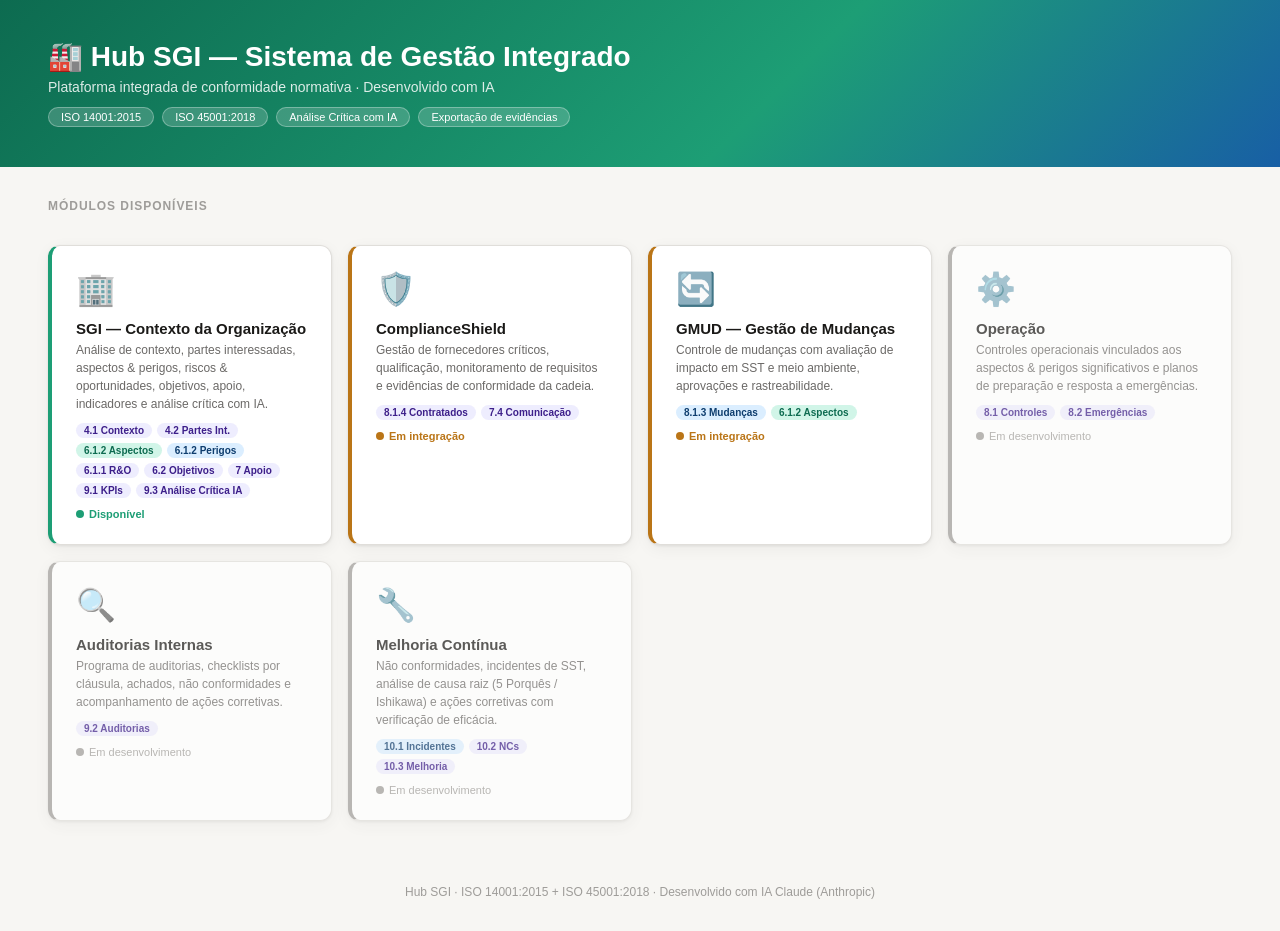
==== index.html @ 534a097f "Add files via upload" ====
<!DOCTYPE html>
<html lang="pt-BR">
<head>
<meta charset="UTF-8">
<meta name="viewport" content="width=device-width, initial-scale=1.0">
<title>Hub SGI — Sistema de Gestão Integrado</title>
<link rel="stylesheet" href="css/hub.css">
<style>
  body{font-family:'DM Sans',sans-serif;background:#f7f6f3;color:#1a1917;margin:0}
  .hub-header{background:linear-gradient(135deg,#0d6b50 0%,#1D9E75 60%,#185FA5 100%);padding:40px 48px;color:#fff}
  .hub-title{font-size:28px;font-weight:700;margin-bottom:6px}
  .hub-sub{font-size:14px;opacity:.85}
  .hub-badges{display:flex;gap:8px;margin-top:12px;flex-wrap:wrap}
  .hub-badge{font-size:11px;padding:3px 12px;border-radius:20px;background:rgba(255,255,255,.18);border:1px solid rgba(255,255,255,.3)}
  .hub-grid{display:grid;grid-template-columns:repeat(auto-fill,minmax(280px,1fr));gap:16px;padding:32px 48px;max-width:1400px;margin:0 auto}
  .module-card{background:#fff;border-radius:12px;padding:24px;box-shadow:0 1px 3px rgba(0,0,0,.08),0 4px 16px rgba(0,0,0,.05);cursor:pointer;transition:all .2s;border:1px solid #e0deda;text-decoration:none;display:block;color:inherit}
  .module-card:hover{transform:translateY(-2px);box-shadow:0 8px 30px rgba(0,0,0,.12)}
  .module-card.ready{border-left:4px solid #1D9E75}
  .module-card.wip{border-left:4px solid #BA7517}
  .module-card.planned{border-left:4px solid #9e9c99;opacity:.7}
  .mod-icon{font-size:32px;margin-bottom:12px}
  .mod-title{font-size:15px;font-weight:700;color:#1a1917;margin-bottom:4px}
  .mod-sub{font-size:12px;color:#6b6967;margin-bottom:10px;line-height:1.5}
  .mod-clauses{display:flex;gap:5px;flex-wrap:wrap}
  .mod-clause{font-size:10px;padding:2px 8px;border-radius:20px;font-weight:600}
  .mc-env{background:#d1f5e8;color:#0d6b50}
  .mc-sst{background:#dbeeff;color:#0e3d6e}
  .mc-both{background:#eeedfe;color:#3d1f8a}
  .mod-status{font-size:11px;margin-top:10px;display:flex;align-items:center;gap:5px}
  .status-dot{width:8px;height:8px;border-radius:50%}
  .sd-ready{background:#1D9E75}
  .sd-wip{background:#BA7517}
  .sd-plan{background:#9e9c99}
  .hub-section-title{font-size:12px;font-weight:700;letter-spacing:.08em;text-transform:uppercase;color:#9e9c99;padding:0 48px;margin-top:8px}
</style>
</head>
<body>

<div class="hub-header">
  <div style="max-width:1400px;margin:0 auto">
    <div class="hub-title">🏭 Hub SGI — Sistema de Gestão Integrado</div>
    <div class="hub-sub">Plataforma integrada de conformidade normativa · Desenvolvido com IA</div>
    <div class="hub-badges">
      <span class="hub-badge">ISO 14001:2015</span>
      <span class="hub-badge">ISO 45001:2018</span>
      <span class="hub-badge">Análise Crítica com IA</span>
      <span class="hub-badge">Exportação de evidências</span>
    </div>
  </div>
</div>

<div class="hub-section-title" style="margin-top:32px">Módulos disponíveis</div>
<div class="hub-grid">

  <a href="modulos/sgi-contexto.html" class="module-card ready">
    <div class="mod-icon">🏢</div>
    <div class="mod-title">SGI — Contexto da Organização</div>
    <div class="mod-sub">Análise de contexto, partes interessadas, aspectos & perigos, riscos & oportunidades, objetivos, apoio, indicadores e análise crítica com IA.</div>
    <div class="mod-clauses">
      <span class="mod-clause mc-both">4.1 Contexto</span>
      <span class="mod-clause mc-both">4.2 Partes Int.</span>
      <span class="mod-clause mc-env">6.1.2 Aspectos</span>
      <span class="mod-clause mc-sst">6.1.2 Perigos</span>
      <span class="mod-clause mc-both">6.1.1 R&O</span>
      <span class="mod-clause mc-both">6.2 Objetivos</span>
      <span class="mod-clause mc-both">7 Apoio</span>
      <span class="mod-clause mc-both">9.1 KPIs</span>
      <span class="mod-clause mc-both">9.3 Análise Crítica IA</span>
    </div>
    <div class="mod-status"><div class="status-dot sd-ready"></div><span style="color:#1D9E75;font-weight:600">Disponível</span></div>
  </a>

  <a href="modulos/compliance.html" class="module-card wip" onclick="alert('ComplianceShield em integração — em breve!');return false">
    <div class="mod-icon">🛡️</div>
    <div class="mod-title">ComplianceShield</div>
    <div class="mod-sub">Gestão de fornecedores críticos, qualificação, monitoramento de requisitos e evidências de conformidade da cadeia.</div>
    <div class="mod-clauses">
      <span class="mod-clause mc-both">8.1.4 Contratados</span>
      <span class="mod-clause mc-both">7.4 Comunicação</span>
    </div>
    <div class="mod-status"><div class="status-dot sd-wip"></div><span style="color:#BA7517;font-weight:600">Em integração</span></div>
  </a>

  <a href="modulos/gmud.html" class="module-card wip" onclick="alert('GMUD em integração — em breve!');return false">
    <div class="mod-icon">🔄</div>
    <div class="mod-title">GMUD — Gestão de Mudanças</div>
    <div class="mod-sub">Controle de mudanças com avaliação de impacto em SST e meio ambiente, aprovações e rastreabilidade.</div>
    <div class="mod-clauses">
      <span class="mod-clause mc-sst">8.1.3 Mudanças</span>
      <span class="mod-clause mc-env">6.1.2 Aspectos</span>
    </div>
    <div class="mod-status"><div class="status-dot sd-wip"></div><span style="color:#BA7517;font-weight:600">Em integração</span></div>
  </a>

  <a href="#" class="module-card planned" onclick="return false">
    <div class="mod-icon">⚙️</div>
    <div class="mod-title">Operação</div>
    <div class="mod-sub">Controles operacionais vinculados aos aspectos & perigos significativos e planos de preparação e resposta a emergências.</div>
    <div class="mod-clauses">
      <span class="mod-clause mc-both">8.1 Controles</span>
      <span class="mod-clause mc-both">8.2 Emergências</span>
    </div>
    <div class="mod-status"><div class="status-dot sd-plan"></div><span style="color:#9e9c99">Em desenvolvimento</span></div>
  </a>

  <a href="#" class="module-card planned" onclick="return false">
    <div class="mod-icon">🔍</div>
    <div class="mod-title">Auditorias Internas</div>
    <div class="mod-sub">Programa de auditorias, checklists por cláusula, achados, não conformidades e acompanhamento de ações corretivas.</div>
    <div class="mod-clauses">
      <span class="mod-clause mc-both">9.2 Auditorias</span>
    </div>
    <div class="mod-status"><div class="status-dot sd-plan"></div><span style="color:#9e9c99">Em desenvolvimento</span></div>
  </a>

  <a href="#" class="module-card planned" onclick="return false">
    <div class="mod-icon">🔧</div>
    <div class="mod-title">Melhoria Contínua</div>
    <div class="mod-sub">Não conformidades, incidentes de SST, análise de causa raiz (5 Porquês / Ishikawa) e ações corretivas com verificação de eficácia.</div>
    <div class="mod-clauses">
      <span class="mod-clause mc-sst">10.1 Incidentes</span>
      <span class="mod-clause mc-both">10.2 NCs</span>
      <span class="mod-clause mc-both">10.3 Melhoria</span>
    </div>
    <div class="mod-status"><div class="status-dot sd-plan"></div><span style="color:#9e9c99">Em desenvolvimento</span></div>
  </a>

</div>

<div style="text-align:center;padding:32px;font-size:12px;color:#9e9c99">
  Hub SGI · ISO 14001:2015 + ISO 45001:2018 · Desenvolvido com IA Claude (Anthropic)
</div>

</body>
</html>
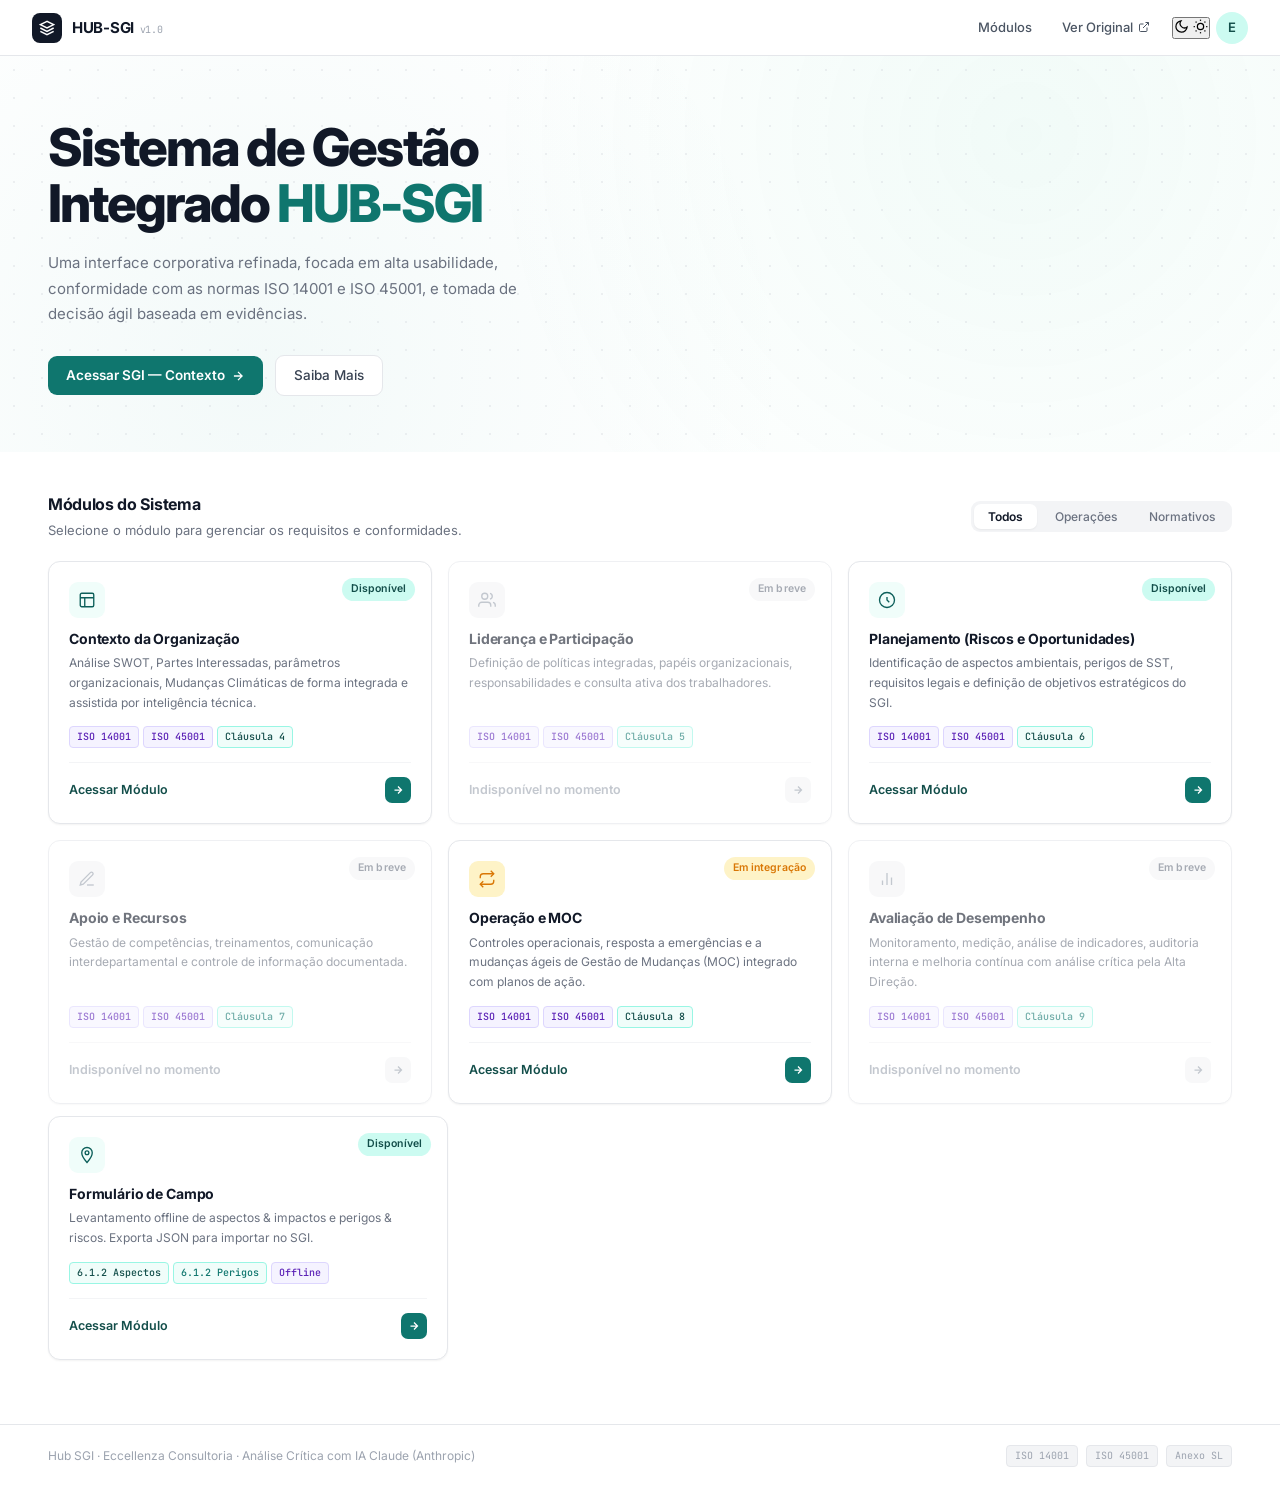
==== commit 4957040e: "Update index.html" ====
--- a/index.html
+++ b/index.html
@@ -4,132 +4,810 @@
 <meta charset="UTF-8">
 <meta name="viewport" content="width=device-width, initial-scale=1.0">
 <title>Hub SGI — Sistema de Gestão Integrado</title>
-<link rel="stylesheet" href="css/hub.css">
+<link rel="preconnect" href="https://fonts.googleapis.com">
+<link rel="preconnect" href="https://fonts.gstatic.com" crossorigin>
+<link href="https://fonts.googleapis.com/css2?family=Inter:wght@300;400;500;600;700;800&family=JetBrains+Mono:wght@400;500&display=swap" rel="stylesheet">
 <style>
-  body{font-family:'DM Sans',sans-serif;background:#f7f6f3;color:#1a1917;margin:0}
-  .hub-header{background:linear-gradient(135deg,#0d6b50 0%,#1D9E75 60%,#185FA5 100%);padding:40px 48px;color:#fff}
-  .hub-title{font-size:28px;font-weight:700;margin-bottom:6px}
-  .hub-sub{font-size:14px;opacity:.85}
-  .hub-badges{display:flex;gap:8px;margin-top:12px;flex-wrap:wrap}
-  .hub-badge{font-size:11px;padding:3px 12px;border-radius:20px;background:rgba(255,255,255,.18);border:1px solid rgba(255,255,255,.3)}
-  .hub-grid{display:grid;grid-template-columns:repeat(auto-fill,minmax(280px,1fr));gap:16px;padding:32px 48px;max-width:1400px;margin:0 auto}
-  .module-card{background:#fff;border-radius:12px;padding:24px;box-shadow:0 1px 3px rgba(0,0,0,.08),0 4px 16px rgba(0,0,0,.05);cursor:pointer;transition:all .2s;border:1px solid #e0deda;text-decoration:none;display:block;color:inherit}
-  .module-card:hover{transform:translateY(-2px);box-shadow:0 8px 30px rgba(0,0,0,.12)}
-  .module-card.ready{border-left:4px solid #1D9E75}
-  .module-card.wip{border-left:4px solid #BA7517}
-  .module-card.planned{border-left:4px solid #9e9c99;opacity:.7}
-  .mod-icon{font-size:32px;margin-bottom:12px}
-  .mod-title{font-size:15px;font-weight:700;color:#1a1917;margin-bottom:4px}
-  .mod-sub{font-size:12px;color:#6b6967;margin-bottom:10px;line-height:1.5}
-  .mod-clauses{display:flex;gap:5px;flex-wrap:wrap}
-  .mod-clause{font-size:10px;padding:2px 8px;border-radius:20px;font-weight:600}
-  .mc-env{background:#d1f5e8;color:#0d6b50}
-  .mc-sst{background:#dbeeff;color:#0e3d6e}
-  .mc-both{background:#eeedfe;color:#3d1f8a}
-  .mod-status{font-size:11px;margin-top:10px;display:flex;align-items:center;gap:5px}
-  .status-dot{width:8px;height:8px;border-radius:50%}
-  .sd-ready{background:#1D9E75}
-  .sd-wip{background:#BA7517}
-  .sd-plan{background:#9e9c99}
-  .hub-section-title{font-size:12px;font-weight:700;letter-spacing:.08em;text-transform:uppercase;color:#9e9c99;padding:0 48px;margin-top:8px}
+:root {
+  --green:     #0F766E;
+  --green-d:   #0D5F5A;
+  --green-l:   #CCFBF1;
+  --green-xl:  #F0FDFA;
+  --green-text:#134E4A;
+  --teal:      #0D9488;
+  --teal-d:    #0F766E;
+  --gray-900:  #111827;
+  --gray-800:  #1F2937;
+  --gray-700:  #374151;
+  --gray-600:  #4B5563;
+  --gray-500:  #6B7280;
+  --gray-400:  #9CA3AF;
+  --gray-300:  #D1D5DB;
+  --gray-200:  #E5E7EB;
+  --gray-100:  #F3F4F6;
+  --gray-050:  #F9FAFB;
+  --white:     #FFFFFF;
+  --amber-600: #D97706;
+  --amber-100: #FEF3C7;
+  --slate-400: #94A3B8;
+  --font: 'Inter', -apple-system, BlinkMacSystemFont, sans-serif;
+  --font-mono: 'JetBrains Mono', monospace;
+  --r: 12px;
+  --shadow-sm: 0 1px 2px rgba(0,0,0,.05);
+  --shadow: 0 1px 3px rgba(0,0,0,.08), 0 4px 16px rgba(0,0,0,.05);
+  --shadow-md: 0 4px 12px rgba(0,0,0,.08), 0 8px 32px rgba(0,0,0,.06);
+}
+*, *::before, *::after { box-sizing: border-box; margin: 0; padding: 0; }
+html { scroll-behavior: smooth; }
+body {
+  font-family: var(--font);
+  background: var(--white);
+  color: var(--gray-800);
+  font-size: 14px;
+  line-height: 1.6;
+  -webkit-font-smoothing: antialiased;
+}
+
+/* ── TOPBAR ────────────────────────────────────────────────────── */
+.topbar {
+  height: 56px;
+  background: var(--white);
+  border-bottom: 1px solid var(--gray-200);
+  display: flex;
+  align-items: center;
+  justify-content: space-between;
+  padding: 0 32px;
+  position: sticky;
+  top: 0;
+  z-index: 100;
+}
+
+.topbar-brand {
+  display: flex;
+  align-items: center;
+  gap: 10px;
+  text-decoration: none;
+}
+
+.brand-mark {
+  width: 30px; height: 30px;
+  background: var(--gray-900);
+  border-radius: 8px;
+  display: flex; align-items: center; justify-content: center;
+}
+
+.brand-name {
+  font-size: 15px;
+  font-weight: 700;
+  color: var(--gray-900);
+  letter-spacing: -.02em;
+}
+
+.brand-version {
+  font-family: var(--font-mono);
+  font-size: 10px;
+  color: var(--gray-400);
+  margin-left: 2px;
+  font-weight: 400;
+}
+
+.topbar-nav {
+  display: flex;
+  align-items: center;
+  gap: 6px;
+}
+
+.topbar-link {
+  font-size: 13px;
+  font-weight: 500;
+  color: var(--gray-600);
+  text-decoration: none;
+  padding: 5px 12px;
+  border-radius: 8px;
+  transition: all 140ms;
+  display: flex; align-items: center; gap: 5px;
+}
+.topbar-link:hover { background: var(--gray-100); color: var(--gray-900); }
+
+.topbar-avatar {
+  width: 32px; height: 32px;
+  background: var(--green-l);
+  border-radius: 50%;
+  display: flex; align-items: center; justify-content: center;
+  font-size: 13px; font-weight: 600;
+  color: var(--green-text);
+  cursor: pointer;
+}
+
+/* ── HERO ──────────────────────────────────────────────────────── */
+.hero {
+  position: relative;
+  background: var(--white);
+  overflow: hidden;
+  padding: 64px 48px 56px;
+}
+
+/* Textura de fundo sutil */
+.hero::before {
+  content: '';
+  position: absolute;
+  inset: 0;
+  background-image:
+    radial-gradient(circle at 80% 20%, rgba(16,185,129,.06) 0%, transparent 50%),
+    radial-gradient(circle at 20% 80%, rgba(13,148,136,.05) 0%, transparent 50%);
+  pointer-events: none;
+}
+
+/* Grade de pontos sutil */
+.hero::after {
+  content: '';
+  position: absolute;
+  inset: 0;
+  background-image: radial-gradient(var(--gray-300) 1px, transparent 1px);
+  background-size: 28px 28px;
+  opacity: .35;
+  pointer-events: none;
+}
+
+.hero-inner {
+  position: relative;
+  z-index: 1;
+  max-width: 680px;
+}
+
+.hero-title {
+  font-size: clamp(36px, 5vw, 52px);
+  font-weight: 800;
+  line-height: 1.08;
+  letter-spacing: -.04em;
+  color: var(--gray-900);
+  margin-bottom: 18px;
+}
+
+.hero-title-accent {
+  color: var(--green);
+  display: inline;
+}
+
+.hero-sub {
+  font-size: 15px;
+  color: var(--gray-500);
+  line-height: 1.7;
+  max-width: 520px;
+  margin-bottom: 28px;
+}
+
+.hero-actions {
+  display: flex;
+  align-items: center;
+  gap: 12px;
+  flex-wrap: wrap;
+}
+
+.btn-primary {
+  display: inline-flex;
+  align-items: center;
+  gap: 6px;
+  background: var(--green);
+  color: #fff;
+  font-size: 13.5px;
+  font-weight: 600;
+  padding: 9px 18px;
+  border-radius: 9px;
+  text-decoration: none;
+  border: none;
+  cursor: pointer;
+  transition: background 140ms;
+  font-family: var(--font);
+}
+.btn-primary:hover { background: var(--green-d); }
+
+.btn-secondary {
+  display: inline-flex;
+  align-items: center;
+  gap: 6px;
+  background: var(--white);
+  color: var(--gray-700);
+  font-size: 13.5px;
+  font-weight: 500;
+  padding: 9px 18px;
+  border-radius: 9px;
+  text-decoration: none;
+  border: 1px solid var(--gray-200);
+  cursor: pointer;
+  transition: all 140ms;
+  font-family: var(--font);
+}
+.btn-secondary:hover { background: var(--gray-050); border-color: var(--gray-300); }
+
+/* ── MÓDULOS ───────────────────────────────────────────────────── */
+.modules-section {
+  max-width: 1280px;
+  margin: 0 auto;
+  padding: 40px 48px 64px;
+}
+
+.modules-header {
+  display: flex;
+  align-items: center;
+  justify-content: space-between;
+  margin-bottom: 20px;
+  flex-wrap: wrap;
+  gap: 12px;
+}
+
+.modules-title {
+  font-size: 16px;
+  font-weight: 700;
+  color: var(--gray-900);
+  letter-spacing: -.02em;
+}
+
+.modules-sub {
+  font-size: 13px;
+  color: var(--gray-500);
+  margin-top: 2px;
+}
+
+/* Filtros */
+.filters {
+  display: flex;
+  gap: 4px;
+  background: var(--gray-100);
+  padding: 3px;
+  border-radius: 9px;
+}
+
+.filter-btn {
+  font-size: 12px;
+  font-weight: 500;
+  padding: 5px 14px;
+  border-radius: 7px;
+  border: none;
+  background: transparent;
+  color: var(--gray-500);
+  cursor: pointer;
+  transition: all 140ms;
+  font-family: var(--font);
+}
+
+.filter-btn.active {
+  background: var(--white);
+  color: var(--gray-900);
+  box-shadow: var(--shadow-sm);
+  font-weight: 600;
+}
+
+/* Grid */
+.modules-grid {
+  display: grid;
+  grid-template-columns: repeat(3, 1fr);
+  gap: 16px;
+}
+
+/* ── MODULE CARD ───────────────────────────────────────────────── */
+.module-card {
+  background: var(--white);
+  border: 1px solid var(--gray-200);
+  border-radius: var(--r);
+  padding: 20px;
+  text-decoration: none;
+  color: inherit;
+  display: flex;
+  flex-direction: column;
+  gap: 0;
+  transition: box-shadow 160ms, border-color 160ms, transform 160ms;
+  box-shadow: var(--shadow-sm);
+  position: relative;
+  min-height: 220px;
+}
+
+.module-card.ready:hover {
+  box-shadow: var(--shadow-md);
+  border-color: var(--gray-300);
+  transform: translateY(-2px);
+}
+
+.module-card.planned {
+  opacity: .6;
+  cursor: default;
+}
+
+/* Badge de status no canto superior direito */
+.card-status-badge {
+  position: absolute;
+  top: 16px;
+  right: 16px;
+  font-size: 10.5px;
+  font-weight: 600;
+  padding: 3px 9px;
+  border-radius: 20px;
+  letter-spacing: .01em;
+}
+.csb-ready    { background: var(--green-l); color: var(--green-text); }
+.csb-wip      { background: var(--amber-100); color: var(--amber-600); }
+.csb-planned  { background: var(--gray-100); color: var(--gray-500); }
+
+/* Ícone do card */
+.card-icon {
+  width: 36px; height: 36px;
+  border-radius: 9px;
+  background: var(--gray-100);
+  display: flex; align-items: center; justify-content: center;
+  margin-bottom: 12px;
+  flex-shrink: 0;
+}
+
+.module-card.ready .card-icon { background: var(--green-xl); }
+
+.card-icon svg { width: 18px; height: 18px; }
+.module-card.ready .card-icon svg  { stroke: var(--green-d); }
+.module-card.wip .card-icon   { background: var(--amber-100); }
+.module-card.wip .card-icon svg    { stroke: var(--amber-600); }
+.module-card.planned .card-icon svg{ stroke: var(--gray-400); }
+
+.card-title {
+  font-size: 14px;
+  font-weight: 700;
+  color: var(--gray-900);
+  margin-bottom: 5px;
+  letter-spacing: -.01em;
+  line-height: 1.3;
+  padding-right: 70px; /* espaço para o badge */
+}
+
+.card-desc {
+  font-size: 12px;
+  color: var(--gray-500);
+  line-height: 1.65;
+  margin-bottom: 14px;
+  flex: 1;
+}
+
+/* Clause tags */
+.card-clauses {
+  display: flex;
+  flex-wrap: wrap;
+  gap: 4px;
+  margin-bottom: 14px;
+}
+
+.clause {
+  font-family: var(--font-mono);
+  font-size: 10px;
+  font-weight: 500;
+  padding: 2px 7px;
+  border-radius: 4px;
+  border: 1px solid;
+}
+
+.c-env  { background: var(--green-xl); color: var(--green-text); border-color: #99F6E4; }
+.c-sst  { background: #F0FDFA; color: var(--teal-d); border-color: #99F6E4; }
+.c-both { background: #F5F3FF; color: #5B21B6; border-color: #DDD6FE; }
+
+/* CTA do card */
+.card-cta {
+  display: flex;
+  align-items: center;
+  justify-content: space-between;
+  padding-top: 14px;
+  border-top: 1px solid var(--gray-100);
+  margin-top: auto;
+  font-size: 12.5px;
+  font-weight: 600;
+  color: var(--green-text);
+  text-decoration: none;
+}
+
+.card-cta.disabled {
+  color: var(--gray-400);
+}
+
+.cta-arrow {
+  width: 26px; height: 26px;
+  border-radius: 7px;
+  background: var(--green);
+  display: flex; align-items: center; justify-content: center;
+  transition: background 140ms;
+}
+
+.module-card.ready:hover .cta-arrow { background: var(--green-d); }
+
+.cta-arrow-planned {
+  width: 26px; height: 26px;
+  border-radius: 7px;
+  background: var(--gray-100);
+  display: flex; align-items: center; justify-content: center;
+}
+
+/* ── FOOTER ────────────────────────────────────────────────────── */
+.site-footer {
+  border-top: 1px solid var(--gray-200);
+  padding: 20px 48px;
+  display: flex;
+  align-items: center;
+  justify-content: space-between;
+  gap: 12px;
+  flex-wrap: wrap;
+}
+
+.footer-text {
+  font-size: 12px;
+  color: var(--gray-400);
+}
+
+.footer-norms {
+  display: flex;
+  gap: 8px;
+}
+
+.footer-norm {
+  font-family: var(--font-mono);
+  font-size: 10px;
+  color: var(--gray-400);
+  background: var(--gray-100);
+  border: 1px solid var(--gray-200);
+  padding: 2px 8px;
+  border-radius: 4px;
+}
+
+/* ── RESPONSIVE ────────────────────────────────────────────────── */
+@media (max-width: 1024px) {
+  .modules-grid { grid-template-columns: repeat(2, 1fr); }
+  .hero, .modules-section { padding-left: 32px; padding-right: 32px; }
+}
+
+@media (max-width: 640px) {
+  .modules-grid { grid-template-columns: 1fr; }
+  .hero { padding: 40px 20px; }
+  .modules-section { padding: 24px 20px 40px; }
+  .hero-title { font-size: 32px; }
+  .topbar { padding: 0 20px; }
+}
+
+  /* Dark mode — index */
+  [data-theme="dark"] body { background: #0D1117; color: #C9D1D9; }
+  [data-theme="dark"] .topbar { background: #161B22; border-color: #30363D; }
+  [data-theme="dark"] .brand-name { color: #E6EDF3; }
+  [data-theme="dark"] .topbar-link { color: #8B949E; }
+  [data-theme="dark"] .topbar-link:hover { background: #21262D; color: #E6EDF3; }
+  [data-theme="dark"] .hero { background: #0D1117; }
+  [data-theme="dark"] .hero-title { color: #F0F6FC; }
+  [data-theme="dark"] .hero-sub { color: #8B949E; }
+  [data-theme="dark"] .btn-secondary { background: #21262D; border-color: #30363D; color: #C9D1D9; }
+  [data-theme="dark"] .btn-secondary:hover { background: #30363D; }
+  [data-theme="dark"] .modules-section { background: #0D1117; }
+  [data-theme="dark"] .modules-title { color: #F0F6FC; }
+  [data-theme="dark"] .modules-sub { color: #8B949E; }
+  [data-theme="dark"] .filters { background: #21262D; }
+  [data-theme="dark"] .filter-btn { color: #8B949E; }
+  [data-theme="dark"] .filter-btn.active { background: #30363D; color: #E6EDF3; }
+  [data-theme="dark"] .module-card { background: #161B22; border-color: #30363D; }
+  [data-theme="dark"] .module-card.ready:hover { border-color: #484F58; box-shadow: 0 4px 20px rgba(0,0,0,.4); }
+  [data-theme="dark"] .card-icon { background: #21262D; }
+  [data-theme="dark"] .module-card.ready .card-icon { background: #042F2E; }
+  [data-theme="dark"] .card-title { color: #E6EDF3; }
+  [data-theme="dark"] .card-desc { color: #8B949E; }
+  [data-theme="dark"] .c-env { background: #042F2E; color: #2DD4BF; border-color: #0D9488; }
+  [data-theme="dark"] .c-sst { background: #0D2D29; color: #2DD4BF; border-color: #0D9488; }
+  [data-theme="dark"] .c-both { background: #1A0D3A; color: #D2A8FF; border-color: #7C3AED; }
+  [data-theme="dark"] .card-cta { border-color: #21262D; color: #2DD4BF; }
+  [data-theme="dark"] .cta-arrow-planned { background: #21262D; }
+  [data-theme="dark"] .site-footer { border-color: #30363D; }
+  [data-theme="dark"] .footer-text { color: #6E7681; }
+  [data-theme="dark"] .footer-norm { background: #21262D; border-color: #30363D; color: #6E7681; }
+  [data-theme="dark"] .dark-toggle { background: #21262D; border-color: #30363D; color: #8B949E; }
+  [data-theme="dark"] .dark-toggle:hover { background: #30363D; color: #C9D1D9; }
 </style>
+
+<script>
+(function() {
+  var KEY = 'sgi-theme';
+  var root = document.documentElement;
+  function applyTheme(t) { root.setAttribute('data-theme', t); localStorage.setItem(KEY, t); }
+  var saved = localStorage.getItem(KEY);
+  var sysDark = window.matchMedia && window.matchMedia('(prefers-color-scheme: dark)').matches;
+  applyTheme(saved || (sysDark ? 'dark' : 'light'));
+  window.toggleDarkMode = function() { applyTheme(root.getAttribute('data-theme')==='dark'?'light':'dark'); };
+})();
+</script>
 </head>
 <body>
 
-<div class="hub-header">
-  <div style="max-width:1400px;margin:0 auto">
-    <div class="hub-title">🏭 Hub SGI — Sistema de Gestão Integrado</div>
-    <div class="hub-sub">Plataforma integrada de conformidade normativa · Desenvolvido com IA</div>
-    <div class="hub-badges">
-      <span class="hub-badge">ISO 14001:2015</span>
-      <span class="hub-badge">ISO 45001:2018</span>
-      <span class="hub-badge">Análise Crítica com IA</span>
-      <span class="hub-badge">Exportação de evidências</span>
+<!-- TOPBAR -->
+<nav class="topbar">
+  <a class="topbar-brand" href="#">
+    <div class="brand-mark">
+      <svg width="16" height="16" viewBox="0 0 24 24" fill="none" stroke="white" stroke-width="2.2">
+        <path d="M12 2L2 7l10 5 10-5-10-5zM2 17l10 5 10-5M2 12l10 5 10-5"/>
+      </svg>
+    </div>
+    <span class="brand-name">HUB-SGI <span class="brand-version">v1.0</span></span>
+  </a>
+  <div class="topbar-nav">
+    <a href="#" class="topbar-link">Módulos</a>
+    <a href="modulos/sgi-contexto.html" class="topbar-link">
+      Ver Original
+      <svg width="12" height="12" viewBox="0 0 24 24" fill="none" stroke="currentColor" stroke-width="2">
+        <path d="M18 13v6a2 2 0 0 1-2 2H5a2 2 0 0 1-2-2V8a2 2 0 0 1 2-2h6"/>
+        <polyline points="15 3 21 3 21 9"/><line x1="10" y1="14" x2="21" y2="3"/>
+      </svg>
+    </a>
+    <button class="dark-toggle" onclick="toggleDarkMode()" title="Modo claro/escuro" style="margin-left:4px">
+      <svg class="icon-moon" width="15" height="15" viewBox="0 0 24 24" fill="none" stroke="currentColor" stroke-width="2">
+        <path d="M21 12.79A9 9 0 1 1 11.21 3 7 7 0 0 0 21 12.79z"/>
+      </svg>
+      <svg class="icon-sun" width="15" height="15" viewBox="0 0 24 24" fill="none" stroke="currentColor" stroke-width="2">
+        <circle cx="12" cy="12" r="5"/>
+        <line x1="12" y1="1" x2="12" y2="3"/>
+        <line x1="12" y1="21" x2="12" y2="23"/>
+        <line x1="4.22" y1="4.22" x2="5.64" y2="5.64"/>
+        <line x1="18.36" y1="18.36" x2="19.78" y2="19.78"/>
+        <line x1="1" y1="12" x2="3" y2="12"/>
+        <line x1="21" y1="12" x2="23" y2="12"/>
+        <line x1="4.22" y1="19.78" x2="5.64" y2="18.36"/>
+        <line x1="18.36" y1="5.64" x2="19.78" y2="4.22"/>
+      </svg>
+    </button>
+    <div class="topbar-avatar">E</div>
+  </div>
+</nav>
+
+<!-- HERO -->
+<section class="hero">
+  <div class="hero-inner">
+    <h1 class="hero-title">
+      Sistema de Gestão<br>Integrado <span class="hero-title-accent">HUB-SGI</span>
+    </h1>
+    <p class="hero-sub">
+      Uma interface corporativa refinada, focada em alta usabilidade,
+      conformidade com as normas ISO 14001 e ISO 45001, e
+      tomada de decisão ágil baseada em evidências.
+    </p>
+    <div class="hero-actions">
+      <a href="modulos/sgi-contexto.html" class="btn-primary">
+        Acessar SGI — Contexto
+        <svg width="14" height="14" viewBox="0 0 24 24" fill="none" stroke="currentColor" stroke-width="2.2">
+          <path d="M5 12h14M12 5l7 7-7 7"/>
+        </svg>
+      </a>
+      <a href="#modulos" class="btn-secondary">Saiba Mais</a>
     </div>
   </div>
-</div>
-
-<div class="hub-section-title" style="margin-top:32px">Módulos disponíveis</div>
-<div class="hub-grid">
-
-  <a href="modulos/sgi-contexto.html" class="module-card ready">
-    <div class="mod-icon">🏢</div>
-    <div class="mod-title">SGI — Contexto da Organização</div>
-    <div class="mod-sub">Análise de contexto, partes interessadas, aspectos & perigos, riscos & oportunidades, objetivos, apoio, indicadores e análise crítica com IA.</div>
-    <div class="mod-clauses">
-      <span class="mod-clause mc-both">4.1 Contexto</span>
-      <span class="mod-clause mc-both">4.2 Partes Int.</span>
-      <span class="mod-clause mc-env">6.1.2 Aspectos</span>
-      <span class="mod-clause mc-sst">6.1.2 Perigos</span>
-      <span class="mod-clause mc-both">6.1.1 R&O</span>
-      <span class="mod-clause mc-both">6.2 Objetivos</span>
-      <span class="mod-clause mc-both">7 Apoio</span>
-      <span class="mod-clause mc-both">9.1 KPIs</span>
-      <span class="mod-clause mc-both">9.3 Análise Crítica IA</span>
+</section>
+
+<!-- MÓDULOS -->
+<section class="modules-section" id="modulos">
+  <div class="modules-header">
+    <div>
+      <div class="modules-title">Módulos do Sistema</div>
+      <div class="modules-sub">Selecione o módulo para gerenciar os requisitos e conformidades.</div>
     </div>
-    <div class="mod-status"><div class="status-dot sd-ready"></div><span style="color:#1D9E75;font-weight:600">Disponível</span></div>
-  </a>
-
-  <a href="modulos/compliance.html" class="module-card wip" onclick="alert('ComplianceShield em integração — em breve!');return false">
-    <div class="mod-icon">🛡️</div>
-    <div class="mod-title">ComplianceShield</div>
-    <div class="mod-sub">Gestão de fornecedores críticos, qualificação, monitoramento de requisitos e evidências de conformidade da cadeia.</div>
-    <div class="mod-clauses">
-      <span class="mod-clause mc-both">8.1.4 Contratados</span>
-      <span class="mod-clause mc-both">7.4 Comunicação</span>
+    <div class="filters">
+      <button class="filter-btn active" onclick="filterModules('all',this)">Todos</button>
+      <button class="filter-btn" onclick="filterModules('env',this)">Operações</button>
+      <button class="filter-btn" onclick="filterModules('norm',this)">Normativos</button>
     </div>
-    <div class="mod-status"><div class="status-dot sd-wip"></div><span style="color:#BA7517;font-weight:600">Em integração</span></div>
-  </a>
-
-  <a href="modulos/gmud.html" class="module-card wip" onclick="alert('GMUD em integração — em breve!');return false">
-    <div class="mod-icon">🔄</div>
-    <div class="mod-title">GMUD — Gestão de Mudanças</div>
-    <div class="mod-sub">Controle de mudanças com avaliação de impacto em SST e meio ambiente, aprovações e rastreabilidade.</div>
-    <div class="mod-clauses">
-      <span class="mod-clause mc-sst">8.1.3 Mudanças</span>
-      <span class="mod-clause mc-env">6.1.2 Aspectos</span>
-    </div>
-    <div class="mod-status"><div class="status-dot sd-wip"></div><span style="color:#BA7517;font-weight:600">Em integração</span></div>
-  </a>
-
-  <a href="#" class="module-card planned" onclick="return false">
-    <div class="mod-icon">⚙️</div>
-    <div class="mod-title">Operação</div>
-    <div class="mod-sub">Controles operacionais vinculados aos aspectos & perigos significativos e planos de preparação e resposta a emergências.</div>
-    <div class="mod-clauses">
-      <span class="mod-clause mc-both">8.1 Controles</span>
-      <span class="mod-clause mc-both">8.2 Emergências</span>
-    </div>
-    <div class="mod-status"><div class="status-dot sd-plan"></div><span style="color:#9e9c99">Em desenvolvimento</span></div>
-  </a>
-
-  <a href="#" class="module-card planned" onclick="return false">
-    <div class="mod-icon">🔍</div>
-    <div class="mod-title">Auditorias Internas</div>
-    <div class="mod-sub">Programa de auditorias, checklists por cláusula, achados, não conformidades e acompanhamento de ações corretivas.</div>
-    <div class="mod-clauses">
-      <span class="mod-clause mc-both">9.2 Auditorias</span>
-    </div>
-    <div class="mod-status"><div class="status-dot sd-plan"></div><span style="color:#9e9c99">Em desenvolvimento</span></div>
-  </a>
-
-  <a href="#" class="module-card planned" onclick="return false">
-    <div class="mod-icon">🔧</div>
-    <div class="mod-title">Melhoria Contínua</div>
-    <div class="mod-sub">Não conformidades, incidentes de SST, análise de causa raiz (5 Porquês / Ishikawa) e ações corretivas com verificação de eficácia.</div>
-    <div class="mod-clauses">
-      <span class="mod-clause mc-sst">10.1 Incidentes</span>
-      <span class="mod-clause mc-both">10.2 NCs</span>
-      <span class="mod-clause mc-both">10.3 Melhoria</span>
-    </div>
-    <div class="mod-status"><div class="status-dot sd-plan"></div><span style="color:#9e9c99">Em desenvolvimento</span></div>
-  </a>
-
-</div>
-
-<div style="text-align:center;padding:32px;font-size:12px;color:#9e9c99">
-  Hub SGI · ISO 14001:2015 + ISO 45001:2018 · Desenvolvido com IA Claude (Anthropic)
-</div>
-
+  </div>
+
+  <div class="modules-grid" id="modules-grid">
+
+    <!-- SGI Contexto -->
+    <a href="modulos/sgi-contexto.html" class="module-card ready" data-cat="norm">
+      <span class="card-status-badge csb-ready">Disponível</span>
+      <div class="card-icon">
+        <svg fill="none" stroke-width="1.8" viewBox="0 0 24 24">
+          <rect x="3" y="3" width="18" height="18" rx="2"/>
+          <path d="M3 9h18M9 21V9"/>
+        </svg>
+      </div>
+      <div class="card-title">Contexto da Organização</div>
+      <div class="card-desc">Análise SWOT, Partes Interessadas, parâmetros organizacionais, Mudanças Climáticas de forma integrada e assistida por inteligência técnica.</div>
+      <div class="card-clauses">
+        <span class="clause c-both">ISO 14001</span>
+        <span class="clause c-both">ISO 45001</span>
+        <span class="clause c-env">Cláusula 4</span>
+      </div>
+      <div class="card-cta">
+        Acessar Módulo
+        <div class="cta-arrow">
+          <svg width="12" height="12" viewBox="0 0 24 24" fill="none" stroke="white" stroke-width="2.5">
+            <path d="M5 12h14M12 5l7 7-7 7"/>
+          </svg>
+        </div>
+      </div>
+    </a>
+
+    <!-- Liderança e Participação (futuro) -->
+    <a href="#" class="module-card planned" data-cat="norm" onclick="return false">
+      <span class="card-status-badge csb-planned">Em breve</span>
+      <div class="card-icon">
+        <svg fill="none" stroke-width="1.8" viewBox="0 0 24 24">
+          <path d="M17 21v-2a4 4 0 0 0-4-4H5a4 4 0 0 0-4 4v2"/>
+          <circle cx="9" cy="7" r="4"/>
+          <path d="M23 21v-2a4 4 0 0 0-3-3.87"/>
+          <path d="M16 3.13a4 4 0 0 1 0 7.75"/>
+        </svg>
+      </div>
+      <div class="card-title">Liderança e Participação</div>
+      <div class="card-desc">Definição de políticas integradas, papéis organizacionais, responsabilidades e consulta ativa dos trabalhadores.</div>
+      <div class="card-clauses">
+        <span class="clause c-both">ISO 14001</span>
+        <span class="clause c-both">ISO 45001</span>
+        <span class="clause c-sst">Cláusula 5</span>
+      </div>
+      <div class="card-cta disabled">
+        Indisponível no momento
+        <div class="cta-arrow-planned">
+          <svg width="12" height="12" viewBox="0 0 24 24" fill="none" stroke="#9CA3AF" stroke-width="2.5">
+            <path d="M5 12h14M12 5l7 7-7 7"/>
+          </svg>
+        </div>
+      </div>
+    </a>
+
+    <!-- Planejamento -->
+    <a href="#" class="module-card ready" data-cat="norm" onclick="alert('Em breve!');return false">
+      <span class="card-status-badge csb-ready">Disponível</span>
+      <div class="card-icon">
+        <svg fill="none" stroke-width="1.8" viewBox="0 0 24 24">
+          <circle cx="12" cy="12" r="10"/>
+          <path d="M12 8v4l3 3"/>
+        </svg>
+      </div>
+      <div class="card-title">Planejamento (Riscos e Oportunidades)</div>
+      <div class="card-desc">Identificação de aspectos ambientais, perigos de SST, requisitos legais e definição de objetivos estratégicos do SGI.</div>
+      <div class="card-clauses">
+        <span class="clause c-both">ISO 14001</span>
+        <span class="clause c-both">ISO 45001</span>
+        <span class="clause c-env">Cláusula 6</span>
+      </div>
+      <div class="card-cta">
+        Acessar Módulo
+        <div class="cta-arrow">
+          <svg width="12" height="12" viewBox="0 0 24 24" fill="none" stroke="white" stroke-width="2.5">
+            <path d="M5 12h14M12 5l7 7-7 7"/>
+          </svg>
+        </div>
+      </div>
+    </a>
+
+    <!-- Apoio e Recursos -->
+    <a href="#" class="module-card planned" data-cat="env" onclick="return false">
+      <span class="card-status-badge csb-planned">Em breve</span>
+      <div class="card-icon">
+        <svg fill="none" stroke-width="1.8" viewBox="0 0 24 24">
+          <path d="M12 20h9"/><path d="M16.5 3.5a2.121 2.121 0 0 1 3 3L7 19l-4 1 1-4L16.5 3.5z"/>
+        </svg>
+      </div>
+      <div class="card-title">Apoio e Recursos</div>
+      <div class="card-desc">Gestão de competências, treinamentos, comunicação interdepartamental e controle de informação documentada.</div>
+      <div class="card-clauses">
+        <span class="clause c-both">ISO 14001</span>
+        <span class="clause c-both">ISO 45001</span>
+        <span class="clause c-sst">Cláusula 7</span>
+      </div>
+      <div class="card-cta disabled">
+        Indisponível no momento
+        <div class="cta-arrow-planned">
+          <svg width="12" height="12" viewBox="0 0 24 24" fill="none" stroke="#9CA3AF" stroke-width="2.5">
+            <path d="M5 12h14M12 5l7 7-7 7"/>
+          </svg>
+        </div>
+      </div>
+    </a>
+
+    <!-- Operação e MOC -->
+    <a href="#" class="module-card wip" data-cat="env" onclick="alert('Em integração — em breve!');return false">
+      <span class="card-status-badge csb-wip">Em integração</span>
+      <div class="card-icon">
+        <svg fill="none" stroke-width="1.8" viewBox="0 0 24 24">
+          <polyline points="17 1 21 5 17 9"/>
+          <path d="M3 11V9a4 4 0 0 1 4-4h14"/>
+          <polyline points="7 23 3 19 7 15"/>
+          <path d="M21 13v2a4 4 0 0 1-4 4H3"/>
+        </svg>
+      </div>
+      <div class="card-title">Operação e MOC</div>
+      <div class="card-desc">Controles operacionais, resposta a emergências e a mudanças ágeis de Gestão de Mudanças (MOC) integrado com planos de ação.</div>
+      <div class="card-clauses">
+        <span class="clause c-both">ISO 14001</span>
+        <span class="clause c-both">ISO 45001</span>
+        <span class="clause c-env">Cláusula 8</span>
+      </div>
+      <div class="card-cta">
+        Acessar Módulo
+        <div class="cta-arrow">
+          <svg width="12" height="12" viewBox="0 0 24 24" fill="none" stroke="white" stroke-width="2.5">
+            <path d="M5 12h14M12 5l7 7-7 7"/>
+          </svg>
+        </div>
+      </div>
+    </a>
+
+    <!-- Avaliação de Desempenho -->
+    <a href="#" class="module-card planned" data-cat="norm" onclick="return false">
+      <span class="card-status-badge csb-planned">Em breve</span>
+      <div class="card-icon">
+        <svg fill="none" stroke-width="1.8" viewBox="0 0 24 24">
+          <line x1="18" y1="20" x2="18" y2="10"/>
+          <line x1="12" y1="20" x2="12" y2="4"/>
+          <line x1="6" y1="20" x2="6" y2="14"/>
+        </svg>
+      </div>
+      <div class="card-title">Avaliação de Desempenho</div>
+      <div class="card-desc">Monitoramento, medição, análise de indicadores, auditoria interna e melhoria contínua com análise crítica pela Alta Direção.</div>
+      <div class="card-clauses">
+        <span class="clause c-both">ISO 14001</span>
+        <span class="clause c-both">ISO 45001</span>
+        <span class="clause c-sst">Cláusula 9</span>
+      </div>
+      <div class="card-cta disabled">
+        Indisponível no momento
+        <div class="cta-arrow-planned">
+          <svg width="12" height="12" viewBox="0 0 24 24" fill="none" stroke="#9CA3AF" stroke-width="2.5">
+            <path d="M5 12h14M12 5l7 7-7 7"/>
+          </svg>
+        </div>
+      </div>
+    </a>
+
+  </div><!-- /grid -->
+
+  <!-- Formulário de campo -->
+  <div style="margin-top:12px">
+    <a href="modulos/campo-sgi.html" class="module-card ready" style="max-width:400px;display:flex">
+      <span class="card-status-badge csb-ready">Disponível</span>
+      <div class="card-icon">
+        <svg fill="none" stroke-width="1.8" viewBox="0 0 24 24">
+          <path d="M12 2C8.13 2 5 5.13 5 9c0 5.25 7 13 7 13s7-7.75 7-13c0-3.87-3.13-7-7-7z"/>
+          <circle cx="12" cy="9" r="2.5"/>
+        </svg>
+      </div>
+      <div style="flex:1">
+        <div class="card-title" style="padding-right:80px">Formulário de Campo</div>
+        <div class="card-desc">Levantamento offline de aspectos & impactos e perigos & riscos. Exporta JSON para importar no SGI.</div>
+        <div class="card-clauses">
+          <span class="clause c-env">6.1.2 Aspectos</span>
+          <span class="clause c-sst">6.1.2 Perigos</span>
+          <span class="clause c-both">Offline</span>
+        </div>
+        <div class="card-cta">
+          Acessar Módulo
+          <div class="cta-arrow">
+            <svg width="12" height="12" viewBox="0 0 24 24" fill="none" stroke="white" stroke-width="2.5">
+              <path d="M5 12h14M12 5l7 7-7 7"/>
+            </svg>
+          </div>
+        </div>
+      </div>
+    </a>
+  </div>
+
+</section>
+
+<!-- FOOTER -->
+<footer class="site-footer">
+  <div class="footer-text">Hub SGI · Eccellenza Consultoria · Análise Crítica com IA Claude (Anthropic)</div>
+  <div class="footer-norms">
+    <span class="footer-norm">ISO 14001</span>
+    <span class="footer-norm">ISO 45001</span>
+    <span class="footer-norm">Anexo SL</span>
+  </div>
+</footer>
+
+<script>
+function filterModules(cat, btn) {
+  document.querySelectorAll('.filter-btn').forEach(b => b.classList.remove('active'));
+  btn.classList.add('active');
+  document.querySelectorAll('.module-card').forEach(card => {
+    if (cat === 'all') {
+      card.style.display = '';
+    } else {
+      card.style.display = card.dataset.cat === cat ? '' : 'none';
+    }
+  });
+}
+</script>
 </body>
-</html>+</html>
